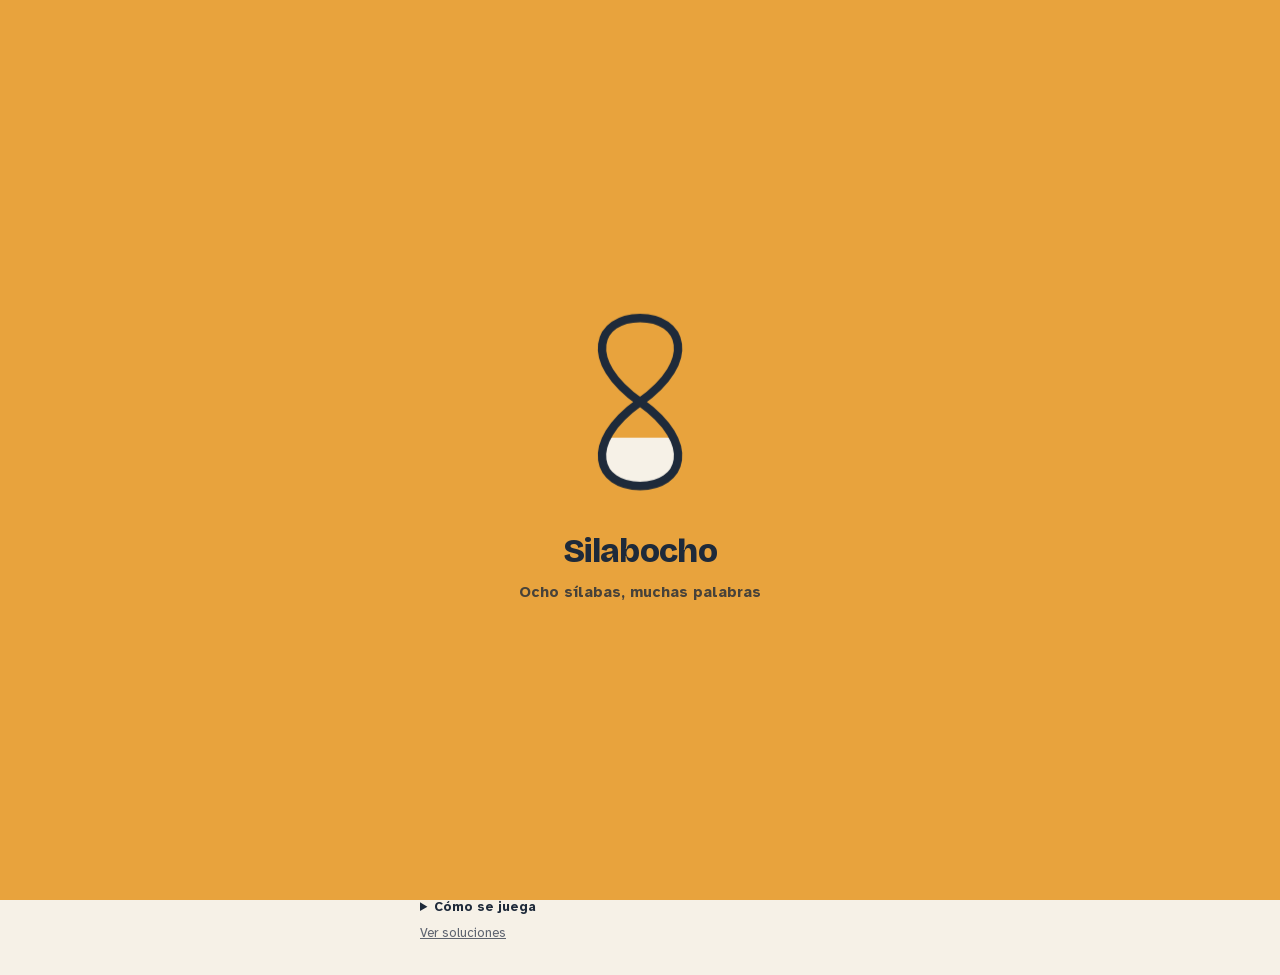
==== reiniciar/index.html @ 10877478 "Página /reiniciar para borrar el progreso y empezar de cero Co-Authored-By: Claude Opus 5.5 <noreply" ====
<!doctype html>
<html lang="es">
<head>
<meta charset="utf-8">
<meta name="viewport" content="width=device-width, initial-scale=1">
<meta name="robots" content="noindex">
<title>Reiniciar Silabocho</title>
<style>
  :root{--bg:#F6F1E7;--fg:#1E2A3A;--muted:#5E6470}
  @media (prefers-color-scheme: dark){:root{--bg:#131B26;--fg:#F6F1E7;--muted:#A7AEB9}}
  body{margin:0;min-height:100vh;display:flex;flex-direction:column;align-items:center;justify-content:center;gap:8px;
    background:var(--bg);color:var(--fg);font:16px/1.45 system-ui,-apple-system,"Segoe UI",sans-serif;text-align:center;padding:16px}
  img{width:64px;height:64px}
  p{margin:0} .sub{color:var(--muted);font-size:.9rem}
</style>
</head>
<body>
<img src="../icons/favicon.svg" alt="">
<p id="msg"><b>Reiniciando Silabocho…</b></p>
<p class="sub" id="sub">Se borran tus palabras, tiempos y soluciones vistas en este dispositivo.</p>
<script>
// Borra todo lo que Silabocho guarda en este dispositivo (progreso y copia sin conexión)
// y vuelve al juego como la primera vez.
(async () => {
  try { Object.keys(localStorage).filter(k => k.startsWith('silabocho')).forEach(k => localStorage.removeItem(k)); } catch (e) {}
  try { sessionStorage.clear(); } catch (e) {}
  try { if (window.caches) for (const k of await caches.keys()) if (k.startsWith('silabocho')) await caches.delete(k); } catch (e) {}
  try { if (navigator.serviceWorker) for (const r of await navigator.serviceWorker.getRegistrations()) await r.unregister(); } catch (e) {}
  document.getElementById('msg').innerHTML = '<b>Listo: Silabocho está como nuevo.</b>';
  document.getElementById('sub').textContent = 'Volviendo al juego…';
  setTimeout(() => location.replace('../'), 900);
})();
</script>
</body>
</html>
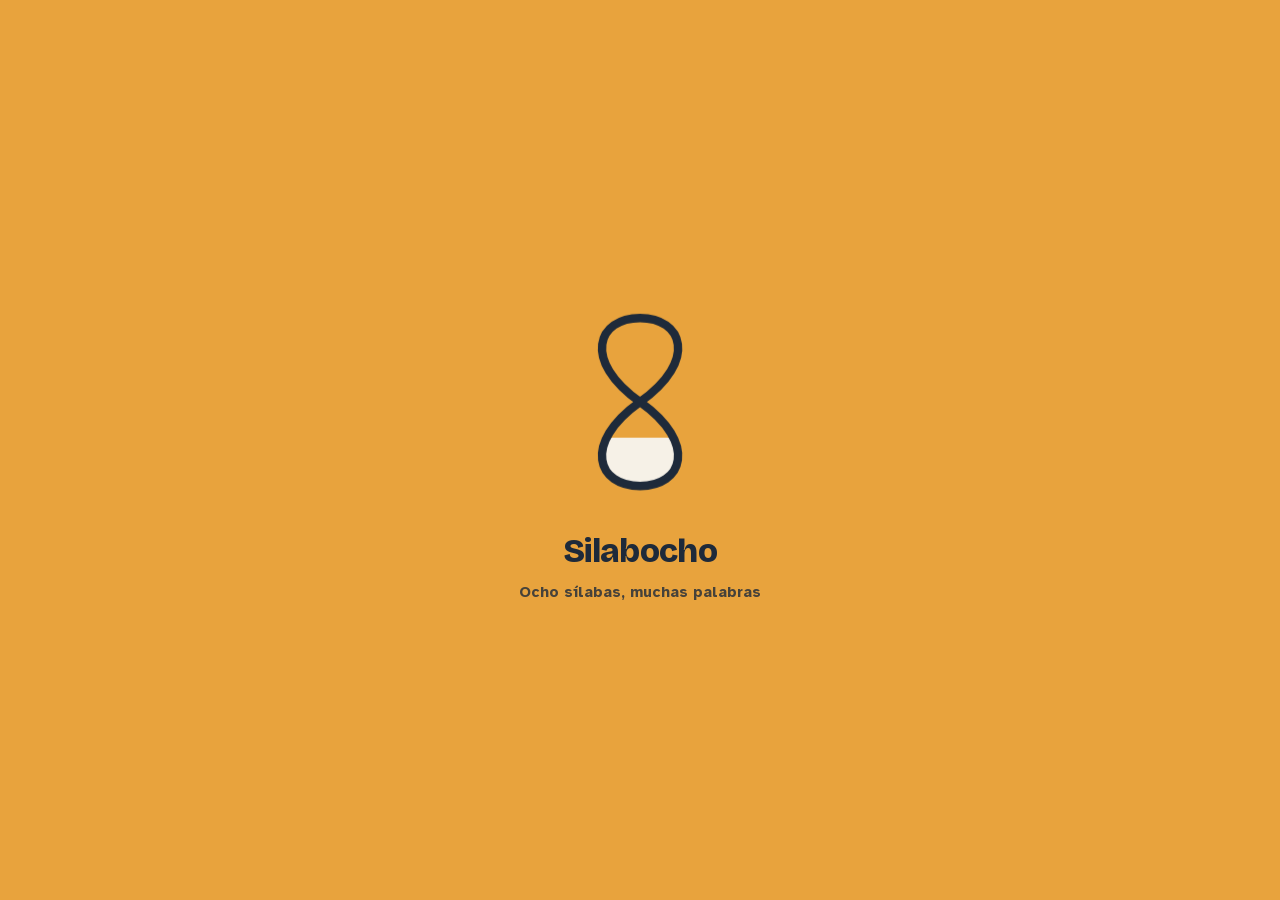
==== commit 3fae5407: "Reiniciar: el texto menciona también la racha y los ajustes Co-Authored-By: Claude Opus 5.5 <noreply" ====
--- a/reiniciar/index.html
+++ b/reiniciar/index.html
@@ -17,7 +17,7 @@
 <body>
 <img src="../icons/favicon.svg" alt="">
 <p id="msg"><b>Reiniciando Silabocho…</b></p>
-<p class="sub" id="sub">Se borran tus palabras, tiempos y soluciones vistas en este dispositivo.</p>
+<p class="sub" id="sub">Se borran tus partidas (palabras, tiempos y soluciones vistas), tu racha y tus ajustes en este dispositivo.</p>
 <script>
 // Borra todo lo que Silabocho guarda en este dispositivo (progreso y copia sin conexión)
 // y vuelve al juego como la primera vez.
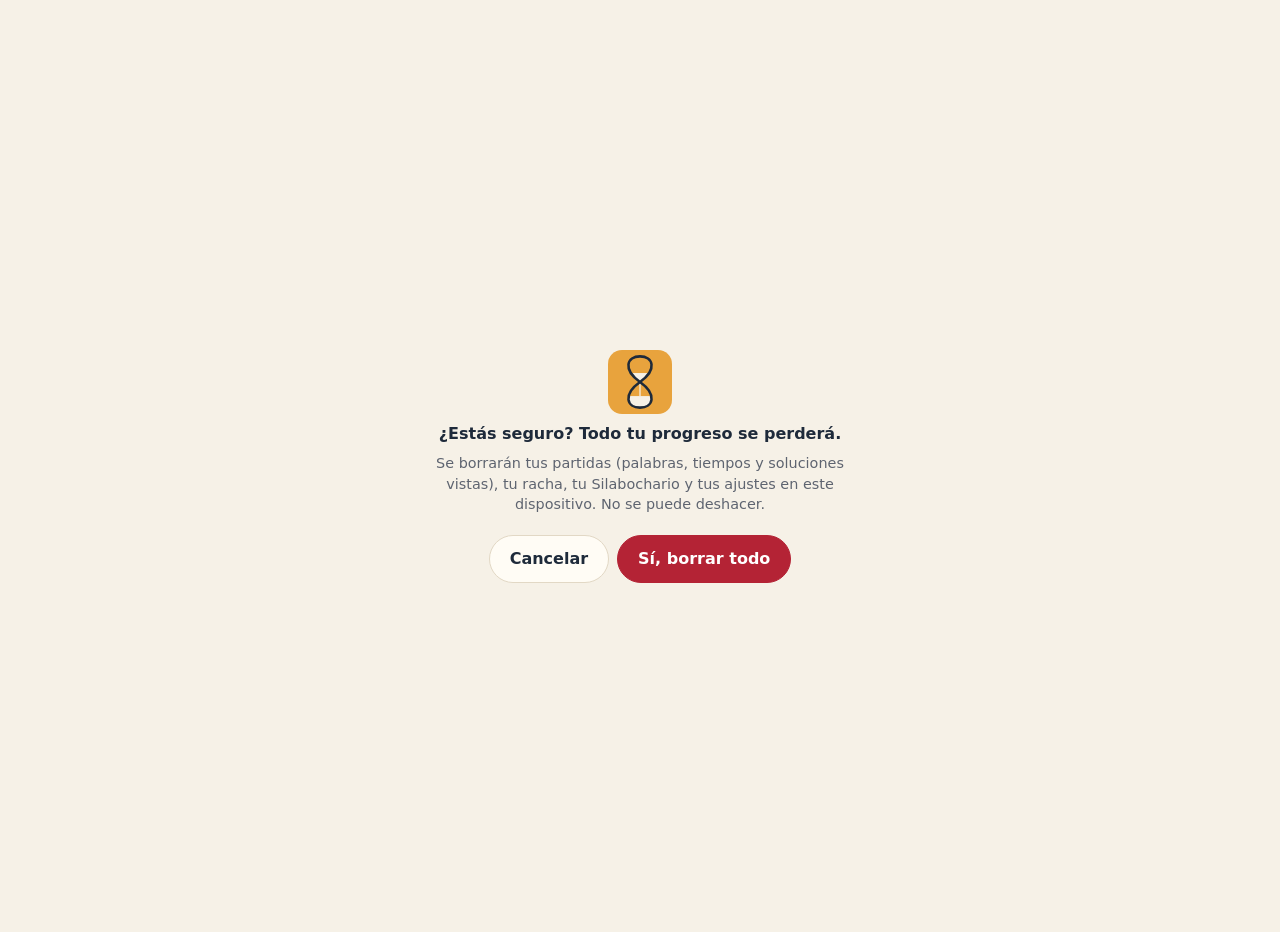
==== commit f859dfcc: "Reiniciar pide confirmación antes de borrar el progreso Co-Authored-By: Claude Opus 5.5 <noreply@ant" ====
--- a/reiniciar/index.html
+++ b/reiniciar/index.html
@@ -6,22 +6,34 @@
 <meta name="robots" content="noindex">
 <title>Reiniciar Silabocho</title>
 <style>
-  :root{--bg:#F6F1E7;--fg:#1E2A3A;--muted:#5E6470}
-  @media (prefers-color-scheme: dark){:root{--bg:#131B26;--fg:#F6F1E7;--muted:#A7AEB9}}
+  :root{--bg:#F6F1E7;--fg:#1E2A3A;--muted:#5E6470;--panel:#FFFCF5;--line:#E2D8C5;--bad:#B42335}
+  @media (prefers-color-scheme: dark){:root{--bg:#131B26;--fg:#F6F1E7;--muted:#A7AEB9;--panel:#1E2A3A;--line:#2E3B4E;--bad:#C93246}}
   body{margin:0;min-height:100vh;display:flex;flex-direction:column;align-items:center;justify-content:center;gap:8px;
     background:var(--bg);color:var(--fg);font:16px/1.45 system-ui,-apple-system,"Segoe UI",sans-serif;text-align:center;padding:16px}
   img{width:64px;height:64px}
-  p{margin:0} .sub{color:var(--muted);font-size:.9rem}
+  p{margin:0} .sub{color:var(--muted);font-size:.9rem;max-width:32em}
+  .botones{display:flex;flex-wrap:wrap;justify-content:center;gap:8px;margin-top:12px}
+  .botones[hidden]{display:none}
+  button,a.btn{font:inherit;font-weight:700;padding:11px 20px;border-radius:999px;cursor:pointer;text-decoration:none;border:1.5px solid var(--line);background:var(--panel);color:var(--fg)}
+  button.borrar{background:var(--bad);border-color:var(--bad);color:#FFFFFF}
+  button:focus-visible,a.btn:focus-visible{outline:3px solid var(--fg);outline-offset:2px}
 </style>
 </head>
 <body>
 <img src="../icons/favicon.svg" alt="">
-<p id="msg"><b>Reiniciando Silabocho…</b></p>
-<p class="sub" id="sub">Se borran tus partidas (palabras, tiempos y soluciones vistas), tu racha y tus ajustes en este dispositivo.</p>
+<p id="msg"><b>¿Estás seguro? Todo tu progreso se perderá.</b></p>
+<p class="sub" id="sub">Se borrarán tus partidas (palabras, tiempos y soluciones vistas), tu racha, tu Silabochario y tus ajustes en este dispositivo. No se puede deshacer.</p>
+<div class="botones" id="botones">
+  <a class="btn" href="../">Cancelar</a>
+  <button class="borrar" id="borrar" type="button">Sí, borrar todo</button>
+</div>
 <script>
 // Borra todo lo que Silabocho guarda en este dispositivo (progreso y copia sin conexión)
-// y vuelve al juego como la primera vez.
-(async () => {
+// y vuelve al juego como la primera vez. Antes pide confirmación.
+document.getElementById('borrar').onclick = async () => {
+  document.getElementById('botones').hidden = true;
+  document.getElementById('msg').innerHTML = '<b>Reiniciando Silabocho…</b>';
+  document.getElementById('sub').textContent = '';
   try { Object.keys(localStorage).filter(k => k.startsWith('silabocho')).forEach(k => localStorage.removeItem(k)); } catch (e) {}
   try { sessionStorage.clear(); } catch (e) {}
   try { if (window.caches) for (const k of await caches.keys()) if (k.startsWith('silabocho')) await caches.delete(k); } catch (e) {}
@@ -29,7 +41,7 @@
   document.getElementById('msg').innerHTML = '<b>Listo: Silabocho está como nuevo.</b>';
   document.getElementById('sub').textContent = 'Volviendo al juego…';
   setTimeout(() => location.replace('../'), 900);
-})();
+};
 </script>
 </body>
 </html>
